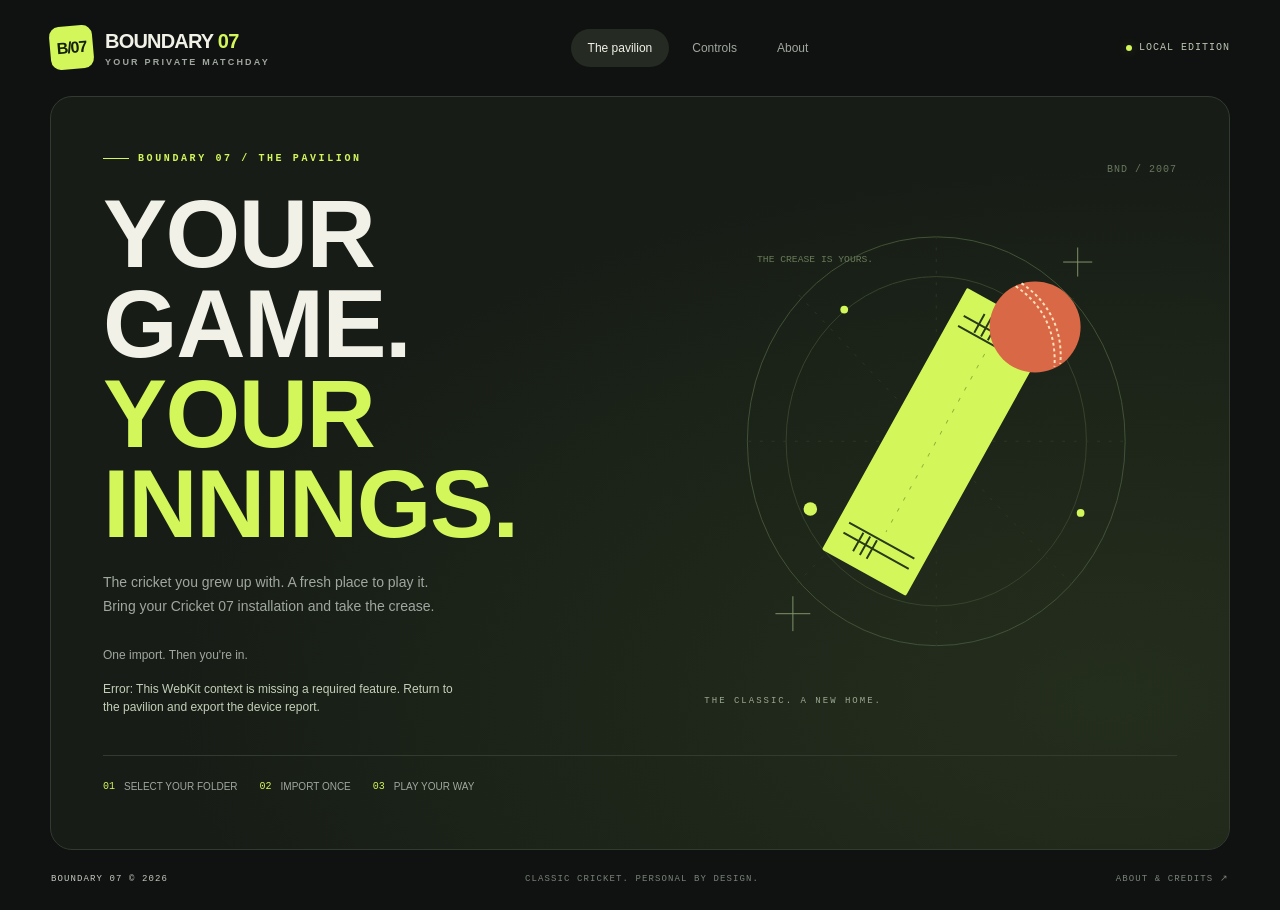
==== ios-boundary/Boundary07/Resources/Web/index.html @ 491b25c1 "feat(ios): add Boundary 07 private WebAssembly host and device checks" ====
<!doctype html>
<html lang="en">
<head>
<meta charset="utf-8">
<meta name="viewport" content="width=device-width, initial-scale=1">
<title>Boundary 07 — Your private matchday</title>
<link rel="stylesheet" href="boundary.css">
<link rel="stylesheet" href="ios.css">

</head>
<body>
<header class="topbar">
  <a class="identity" href="./" aria-label="Boundary 07 home"><span class="monogram">B/07</span><span><span class="wordmark">BOUNDARY <em>07</em></span><span class="edition">YOUR PRIVATE MATCHDAY</span></span></a>
  <nav aria-label="Main navigation"><span class="nav-item active">The pavilion</span><button class="nav-item" data-dialog="controls-dialog">Controls</button><button class="nav-item" data-dialog="about-dialog">About</button></nav>
  <span class="local-tag"><i class="live-dot"></i> LOCAL EDITION</span>
</header>
<main>
  <div id="stage">
    <canvas id="canvas" width="1024" height="768" tabindex="0"></canvas>
    <div id="netstatus" class="hidden"></div>
    <button id="fs" title="Fullscreen (Alt+Enter)" aria-label="Toggle fullscreen">
      <svg viewBox="0 0 24 24" fill="none" stroke="currentColor" stroke-width="2" stroke-linecap="round" stroke-linejoin="round" aria-hidden="true">
        <path id="fs-icon" d="M4 9V4h5M20 9V4h-5M4 15v5h5M20 15v5h-5"/></svg>
    </button>
    <div id="fstip" class="hidden">Press <kbd>Alt</kbd> + <kbd>Enter</kbd> for fullscreen</div>
    <div id="panel">

      <!-- loading: browser checks, the first-visit download, errors -->
      <section id="view-loading" class="view"><div class="hero-grid"><div>
<p class="eyebrow">BOUNDARY 07 / THE PAVILION</p><h1 class="hero-title">YOUR GAME.<br><span class="outline">YOUR INNINGS.</span></h1>
<p class="hero-desc">The cricket you grew up with. A fresh place to play it. Bring your Cricket 07 installation and take the crease.</p>
<div class="import-action"><label id="pick" class="btn hidden">Add your game <span class="arrow">↗</span><input id="folder" type="file" webkitdirectory multiple hidden></label><span class="small">One import. Then you're in.</span></div>
<p id="status" role="status">Getting your pavilion ready…</p><progress id="progress" class="hidden" max="1" value="0" aria-label="Game import progress"></progress>
<p id="help" class="hidden">Choose the folder containing Cricket07.exe, Data and Audio. Your game stays in this browser’s private storage.</p>
</div><div class="hero-art" aria-hidden="true"><span class="art-code">BND / 2007</span>
<svg viewBox="0 0 440 480" fill="none"><ellipse cx="222" cy="248" rx="195" ry="211" stroke="#435337" stroke-width="1"/><ellipse cx="222" cy="248" rx="155" ry="170" stroke="#37452d"/><path d="M28 248h390M222 36v423M80 97l283 300M78 395L366 98" stroke="#2a3822" stroke-dasharray="3 9"/>
<g transform="rotate(29 222 248)"><rect x="173" y="94" width="99" height="309" rx="2" fill="#d3f65b"/><path d="M184 121h77M184 377h77M184 133h77M184 365h77" stroke="#273a16" stroke-width="2"/><path d="M202 109v22m8-22v22m8-22v22M202 367v22m8-22v22m8-22v22" stroke="#273a16" stroke-width="2"/><path d="M222 145v210" stroke="#90b239" stroke-dasharray="4 9"/></g>
<circle cx="324" cy="130" r="47" fill="#d96946"/><path d="M304 88c30 20 42 50 40 83M310 85c30 20 43 51 40 83" stroke="#ffe1bb" stroke-width="2" stroke-dasharray="3 3"/>
<circle cx="92" cy="318" r="7" fill="#d3f65b"/><circle cx="371" cy="322" r="4" fill="#d3f65b"/><circle cx="127" cy="112" r="4" fill="#d3f65b"/>
<path d="M56 426h36M74 408v36M353 63h30M368 48v30" stroke="#83946c"/><text x="37" y="63" fill="#697a59" font-size="10" font-family="monospace">THE CREASE IS YOURS.</text>
</svg><span class="art-caption">THE CLASSIC. A NEW HOME.</span></div></div><div class="import-steps"><span><b>01</b> SELECT YOUR FOLDER</span><span><b>02</b> IMPORT ONCE</span><span><b>03</b> PLAY YOUR WAY</span></div></section>

      <!-- home: solo or online -->
      <section id="view-home" class="view hidden"><div class="hero-grid"><div>
<p class="eyebrow">BOUNDARY 07 / READY WHEN YOU ARE</p><h1 class="hero-title home-title">TAKE THE<br><span class="outline">CREASE.</span></h1>
<p class="hero-desc">Big shots. Late swing. One more over.<br>Your next innings starts here.</p>
<div class="choices"><button id="play" class="choice primary"><small>01 / OFFLINE PLAY</small><b>Play cricket <i>↗</i></b><span>Launch Cricket 07 with your own game files.</span></button>
<button id="quick-controls" class="choice secondary" data-dialog="controls-dialog"><b>Know your controls <i>⌨</i></b><span>Keyboard batting, bowling and menu shortcuts.</span></button>
<button id="go-online" class="choice secondary hidden"><b>Play with a friend <i>↗</i></b><span>Connect through your configured room server.</span></button></div>
<div class="install-line"><span><i class="live-dot"></i> GAME IMPORTED · PRIVATE STORAGE</span><a href="#" id="reset">Change game folder</a></div>
</div><div class="hero-art" aria-hidden="true"><span class="art-code">BND / 2007</span>
<svg viewBox="0 0 440 480" fill="none"><ellipse cx="222" cy="248" rx="195" ry="211" stroke="#435337" stroke-width="1"/><ellipse cx="222" cy="248" rx="155" ry="170" stroke="#37452d"/><path d="M28 248h390M222 36v423M80 97l283 300M78 395L366 98" stroke="#2a3822" stroke-dasharray="3 9"/>
<g transform="rotate(29 222 248)"><rect x="173" y="94" width="99" height="309" rx="2" fill="#d3f65b"/><path d="M184 121h77M184 377h77M184 133h77M184 365h77" stroke="#273a16" stroke-width="2"/><path d="M202 109v22m8-22v22m8-22v22M202 367v22m8-22v22m8-22v22" stroke="#273a16" stroke-width="2"/><path d="M222 145v210" stroke="#90b239" stroke-dasharray="4 9"/></g>
<circle cx="324" cy="130" r="47" fill="#d96946"/><path d="M304 88c30 20 42 50 40 83M310 85c30 20 43 51 40 83" stroke="#ffe1bb" stroke-width="2" stroke-dasharray="3 3"/>
<circle cx="92" cy="318" r="7" fill="#d3f65b"/><circle cx="371" cy="322" r="4" fill="#d3f65b"/><circle cx="127" cy="112" r="4" fill="#d3f65b"/>
<path d="M56 426h36M74 408v36M353 63h30M368 48v30" stroke="#83946c"/><text x="37" y="63" fill="#697a59" font-size="10" font-family="monospace">THE CREASE IS YOURS.</text>
</svg><span class="art-caption">THE CLASSIC. A NEW HOME.</span></div></div><div class="import-steps"><span><b>↳</b> S TO SELECT</span><span><b>↳</b> ARROWS TO NAVIGATE</span><span><b>↳</b> ESC TO PAUSE</span></div></section>

      <!-- multiplayer: host or join -->
      <section id="view-online" class="view hidden">
        <button class="back" data-go="home">← Back</button>
        <div class="stack">
          <div>
            <h2 style="margin:0;font-size:24px">Play Multiplayer</h2>
            <p class="small" style="margin:4px 0 0">Online 1v1. Each player needs a controller or the keyboard.</p>
          </div>
          <label class="field">Your name
            <input id="np-name" placeholder="Player" maxlength="24" autocomplete="nickname">
          </label>
          <div class="card">
            <h2>Host a game</h2>
            <p class="small" style="margin:0 0 12px">Get a room code to send to your friend.</p>
            <button id="np-host" class="btn" style="width:100%">Create room</button>
            <details>
              <summary>Server location</summary>
              <label>Room server
                <select id="np-region">
                  <option value="auto" selected>Nearest to me</option><option value="weur">Western Europe</option>
                  <option value="eeur">Eastern Europe</option><option value="enam">Eastern North America</option>
                  <option value="wnam">Western North America</option><option value="sam">South America</option>
                  <option value="apac">Asia-Pacific</option><option value="apac-ne">Northeast Asia</option>
                  <option value="apac-se">Southeast Asia</option><option value="oc">Oceania</option>
                </select>
              </label>
              <p class="small" style="margin:8px 0 0">For friends in another country, a server between you is fairest.</p>
            </details>
          </div>
          <div class="or">or</div>
          <div class="card">
            <h2>Join a game</h2>
            <p class="small" style="margin:0 0 12px">Enter the code your friend sent you.</p>
            <div class="row">
              <input id="np-code" placeholder="ROOM CODE" maxlength="12" autocapitalize="characters" autocomplete="off" spellcheck="false">
              <button id="np-join" class="btn ghost">Join</button>
            </div>
          </div>
          <p id="np-msg" class="msg"></p>
        </div>
      </section>

      <!-- lobby: room code, players, start -->
      <section id="view-lobby" class="view hidden">
        <button id="np-leave" class="back">← Leave room</button>
        <div class="stack">
          <div>
            <p class="small" style="margin:0">Room code</p>
            <div class="code" id="np-room"></div>
            <p class="small" style="margin:0"><span id="np-colo"></span></p>
            <button id="np-copy" class="btn ghost" style="margin-top:12px">Copy invite link</button>
            <span id="invite" class="hidden"></span>
          </div>
          <ul class="players" id="np-players"></ul>
          <div id="np-hostctl" class="hidden">
            <button id="np-start" class="btn" style="width:100%">Start match</button>
            <details>
              <summary>Input delay</summary>
              <label>Delay
                <select id="np-delay">
                  <option value="auto" selected>Auto</option><option value="2">2 frames (33 ms)</option>
                  <option value="3">3 frames (50 ms)</option><option value="4">4 frames (67 ms)</option>
                  <option value="5">5 frames (83 ms)</option><option value="6">6 frames (100 ms)</option>
                  <option value="8">8 frames (133 ms)</option><option value="10">10 frames (167 ms)</option>
                  <option value="12">12 frames (200 ms)</option><option value="18">18 frames (300 ms)</option>
                </select>
              </label>
              <p class="small" style="margin:8px 0 0">Auto picks the lowest delay your connection allows. Higher is smoother on a bad link; 2 or 3 frames need a direct connection in the same city or country.</p>
            </details>
          </div>
          <p id="np-wait" class="hidden small"><span class="spinner"></span>Waiting for the host to start.</p>
          <p id="np-lobbymsg" class="msg"></p>
        </div>
      </section>

    </div>
  </div>
  <aside id="kbd" aria-label="Keyboard controls">
    <div class="kbd-head"><b>Keyboard controls</b>
      <button id="kbd-close" type="button" aria-label="Hide keyboard controls" title="Hide">×</button>
    </div>
    <h3>Batting</h3>
    <div class="row"><span class="label">Normal shot</span><div class="keys"><kbd>S</kbd></div></div>
    <div class="row"><span class="label">Lofted shot (hold)</span><div class="keys"><kbd>Shift</kbd></div></div>
    <div class="row"><span class="label">Advanced shot</span><div class="keys"><kbd>D</kbd></div></div>
    <div class="row"><span class="label">Shot direction</span><div class="keys"><kbd>←</kbd><kbd>↑</kbd><kbd>↓</kbd><kbd>→</kbd></div></div>
    <div class="row"><span class="label">Take run</span><div class="keys"><kbd>D</kbd></div></div>
    <div class="row"><span class="label">Cancel run</span><div class="keys"><kbd>A</kbd></div></div>
    <h3>Bowling</h3>
    <div class="row"><span class="label">Stock delivery</span><div class="keys"><kbd>S</kbd></div></div>
    <div class="row"><span class="label">Special delivery</span><div class="keys"><kbd>A</kbd> <kbd>D</kbd> <kbd>Shift</kbd> <kbd>Alt</kbd></div></div>
    <div class="row"><span class="label">Place ball</span><div class="keys"><kbd>←</kbd><kbd>↑</kbd><kbd>↓</kbd><kbd>→</kbd></div></div>
    <h3>Menu</h3>
    <div class="row"><span class="label">Select</span><div class="keys"><kbd>S</kbd></div></div>
    <div class="row"><span class="label">Back</span><div class="keys"><kbd>W</kbd></div></div>
    <div class="row"><span class="label">Pause</span><div class="keys"><kbd>Esc</kbd></div></div>
    <div class="row"><span class="label">Fullscreen</span><div class="keys"><kbd>Alt</kbd>+<kbd>Enter</kbd></div></div>
  </aside>

  <button id="kbd-show" type="button" aria-label="Show keyboard controls" title="Show keyboard controls">
    <svg viewBox="0 0 24 24" fill="none" stroke="currentColor" stroke-width="1.8" stroke-linecap="round" stroke-linejoin="round" aria-hidden="true">
      <rect x="2.5" y="6" width="19" height="12" rx="2"/>
      <path d="M6 10h.01M9 10h.01M12 10h.01M15 10h.01M18 10h.01M7 14h10"/>
    </svg>
  </button>
</main>
<footer class="footer"><span>BOUNDARY 07 © 2026</span><span>CLASSIC CRICKET. PERSONAL BY DESIGN.</span><button data-dialog="about-dialog">ABOUT &amp; CREDITS ↗</button></footer>
<dialog id="about-dialog" aria-labelledby="about-title"><div class="dialog-head"><h2 id="about-title">Our pavilion.</h2><form method="dialog"><button aria-label="Close About">×</button></form></div>
<div class="about-logo">BOUNDARY 07</div><p>A custom local edition of Cricket 07, with a new launcher and a Windows-built WebAssembly runtime for this project.</p>
<h3>Built on good foundations</h3><p>Recompilation and runtime technology comes from <a href="https://github.com/Dhaiwat10/cricket07-browser" target="_blank" rel="noopener">Dhaiwat10/cricket07-browser</a>, by Dhaiwat Pandya. The upstream MIT license and copyright notice are preserved. <a href="LICENSE.txt" target="_blank">Read the license</a>.</p>
<p>Cricket 07 and its original game content belong to Electronic Arts. Boundary 07 is an independent project and is not affiliated with EA.</p>
<p>Your game files stay local. This is an iOS host candidate. Passing device checks and compiling the app do not establish playable game execution.</p></dialog>
<dialog id="controls-dialog" aria-labelledby="controls-title"><div class="dialog-head"><h2 id="controls-title">Know your game.</h2><form method="dialog"><button aria-label="Close controls">×</button></form></div>
<h3>Around the pavilion</h3><div class="key-grid"><span>Navigate / shot direction</span><kbd>← ↑ ↓ →</kbd><span>Select</span><kbd>S</kbd><span>Back</span><kbd>W</kbd><span>Pause</span><kbd>Esc</kbd><span>Fullscreen</span><kbd>Alt + Enter</kbd></div>
<h3>At the crease</h3><div class="key-grid"><span>Normal shot / stock delivery</span><kbd>S</kbd><span>Lofted shot modifier</span><kbd>Shift</kbd><span>Advanced shot / take run</span><kbd>D</kbd><span>Cancel run</span><kbd>A</kbd></div><p>On the team-selection screen, move the keyboard player to a team using the arrow keys. In-game prompts may show controller symbols.</p></dialog>
<script src="netplay.js"></script>
<script src="capabilities.js"></script>
<script src="native.js"></script>
<script src="loader.js"></script>
<script src="boundary.js"></script>
</body>
</html>
---- ios-boundary/Boundary07/Resources/Web/boundary.css ----
:root{color-scheme:dark;--bg:#101211;--fg:#f1f1e7;--muted:#a0a79e;--faint:#798278;--accent:#d3f65b;--accent-hi:#e5ff8b;--line:#333a30;--card:#1b201a;--card-hi:#252d20;--field:#11160f;--radius:16px}
*{box-sizing:border-box}body{margin:0;background:var(--bg);color:var(--fg);font:15px/1.5 Arial,Helvetica,sans-serif}button,input,select{font:inherit}button,a,label.btn{touch-action:manipulation}button{cursor:pointer}button:focus-visible,a:focus-visible,label:focus-within{outline:2px solid var(--accent);outline-offset:5px}a{color:inherit}button{color:inherit}button:disabled{opacity:.5;cursor:default}.hidden{display:none!important}
.topbar{max-width:1240px;margin:auto;padding:26px 30px;display:flex;align-items:center;justify-content:space-between;gap:22px}.identity{text-decoration:none;display:flex;align-items:center;gap:12px}.monogram{width:43px;height:43px;display:grid;place-items:center;background:var(--accent);color:#142008;border-radius:10px;font-size:16px;font-weight:900;letter-spacing:-1px;transform:rotate(-5deg)}.wordmark{font-size:20px;font-weight:900;letter-spacing:-.8px}.wordmark em{font-style:normal;color:var(--accent)}.edition{display:block;font-size:9px;letter-spacing:2.2px;font-weight:600;color:var(--muted)}.topbar nav{display:flex;gap:6px;align-items:center}.nav-item{background:none;border:0;border-radius:30px;padding:10px 17px;color:var(--muted);font-size:12px}.nav-item.active{background:#252b22;color:var(--fg)}.nav-item:hover{color:var(--fg);background:#252b22}.local-tag{display:flex;align-items:center;gap:7px;font:10px/1 monospace;letter-spacing:1px;color:#bbc5b1}.live-dot{width:6px;height:6px;border-radius:50%;background:var(--accent);display:inline-block;box-shadow:0 0 12px #d3f64b35}
main{padding:0 30px;max-width:1240px;margin:auto}#stage{position:relative;min-height:630px;width:100%;border:1px solid var(--line);border-radius:22px;background:#171d16;overflow:hidden}#canvas{position:absolute;inset:0;width:100%;height:100%;visibility:hidden;cursor:none}#panel{position:relative;min-height:630px;background:radial-gradient(ellipse at 90% 80%,#34422577,transparent 63%);padding:55px 52px}.view{width:100%;animation:arrive .35s ease}.hero-grid{display:grid;grid-template-columns:1.15fr 1fr;align-items:center;gap:32px}.eyebrow{margin:0 0 24px;font:10px/1.3 monospace;font-weight:600;letter-spacing:2.6px;color:var(--accent);display:flex;gap:9px;align-items:center}.eyebrow::before{content:'';height:1px;width:26px;background:var(--accent)}.hero-title{font-family:Impact,'Arial Narrow',Arial,sans-serif;font-size:clamp(64px,7.5vw,105px);font-weight:900;line-height:.94;letter-spacing:-1.5px;margin:0 0 22px;text-transform:uppercase}.hero-title .outline{color:#d3f65b}.hero-desc{font-size:14px;color:var(--muted);max-width:335px;margin:0 0 27px;line-height:1.7}.hero-art{position:relative;min-width:0;align-self:stretch;display:flex;align-items:center;justify-content:center}.hero-art svg{width:100%;max-height:465px;overflow:visible}.art-caption{position:absolute;bottom:10px;left:12px;font:9px monospace;letter-spacing:2px;color:#9ca891}.art-code{position:absolute;right:0;top:12px;font:10px monospace;color:#68765e;letter-spacing:1px}.import-action{display:flex;align-items:center;gap:20px;flex-wrap:wrap;margin:22px 0 16px}.btn{display:inline-flex;align-items:center;justify-content:center;gap:18px;padding:15px 22px;border:0;border-radius:9px;background:var(--accent);color:#17220a;font-weight:800;text-decoration:none}.btn:hover{background:var(--accent-hi)}.btn.ghost{color:var(--fg);background:transparent;border:1px solid var(--line)}.btn.ghost:hover{background:var(--card-hi)}.btn .arrow{font-size:23px;line-height:1}.small{font-size:12px;color:var(--muted)}#status{font-size:12px;color:#c4cfb9;max-width:365px;margin:15px 0 0;overflow-wrap:anywhere}#help{font-size:11px;line-height:1.7;color:var(--faint);max-width:350px}progress{width:100%;height:6px;accent-color:var(--accent);margin:14px 0 4px;border:0;border-radius:5px;overflow:hidden}progress::-webkit-progress-bar{background:#333b2b}progress::-webkit-progress-value{background:var(--accent)}.import-steps{display:flex;gap:22px;border-top:1px solid var(--line);margin-top:39px;padding-top:23px;font-size:10px;color:var(--muted)}.import-steps span{display:flex;align-items:center;gap:9px}.import-steps b{color:var(--accent);font:10px monospace}
.choices{display:grid;gap:12px;max-width:395px}.choice{border:1px solid var(--line);background:#20281a;display:flex;flex-direction:column;align-items:flex-start;gap:7px;padding:19px 22px;border-radius:12px;text-align:left}.choice:hover{border-color:var(--accent);background:#29331f}.choice.primary{background:var(--accent);color:#17220a;border-color:var(--accent)}.choice.primary:hover{background:var(--accent-hi)}.choice small{font:9px monospace;letter-spacing:1.7px;opacity:.65}.choice b{font-size:22px;letter-spacing:-.5px;display:flex;width:100%;justify-content:space-between;gap:35px;align-items:center}.choice b i{font-style:normal;font-weight:400;font-size:28px;line-height:1}.choice span{font-size:11px;opacity:.75}.choice.secondary{background:transparent;padding:15px 20px}.choice.secondary b{font-size:15px}.install-line{display:flex;justify-content:space-between;align-items:center;gap:12px;max-width:395px;font-size:10px;color:var(--muted);margin-top:18px}.install-line a{color:var(--fg);text-underline-offset:4px}.install-line>span{display:flex;gap:7px;align-items:center}.footer{max-width:1240px;margin:auto;padding:23px 31px;display:flex;justify-content:space-between;align-items:center;color:var(--faint);gap:15px;font:9px/1.5 monospace;letter-spacing:1.1px}.footer span:first-child{color:#c3cabd}.footer button{font:inherit;letter-spacing:inherit;border:0;background:transparent;color:var(--faint);padding:0}.footer button:hover{color:var(--accent)}
#view-online,#view-lobby{max-width:560px;margin:auto}.back{padding:0;background:none;border:0;color:var(--muted);margin:0 0 20px}.stack{display:grid;gap:18px}.card{border:1px solid var(--line);background:var(--card);border-radius:14px;padding:22px}.card h2{margin:0 0 8px;font-size:21px}.field{display:grid;gap:7px;font-size:12px;color:var(--muted)}input:not([type=file]),select{width:100%;background:#10160e;color:var(--fg);border:1px solid var(--line);border-radius:8px;padding:12px}.row{display:flex;gap:12px;align-items:center}.row>input{flex:1;min-width:0}.or{display:flex;align-items:center;gap:12px;color:var(--faint);font-size:12px}.or::before,.or::after{content:'';height:1px;background:var(--line);flex:1}details{font-size:12px;color:var(--muted);margin-top:16px}details summary{cursor:pointer}details label{display:flex;align-items:center;gap:15px;margin-top:12px}#np-code{letter-spacing:2px;text-transform:uppercase}.msg{color:#ffb6a3;font-size:12px}.code{font:800 39px monospace;letter-spacing:5px}.players{padding:0;list-style:none;display:grid;gap:10px}.players li{padding:14px;background:var(--card);display:flex;gap:12px;border-radius:10px;align-items:center}.avatar{display:grid;place-items:center;width:34px;height:34px;background:var(--accent);color:#17220a;border-radius:50%;font-weight:800}.who{flex:1}.who b{display:block}.who small{color:var(--muted)}.tag{font-size:10px;color:var(--accent)}.spinner{display:inline-block;width:12px;height:12px;border:2px solid var(--line);border-top-color:var(--accent);border-radius:50%;animation:spin 1s linear infinite}
dialog{background:#1a2117;color:var(--fg);border:1px solid #505e43;border-radius:20px;padding:30px;max-width:530px;width:calc(100% - 32px);box-shadow:0 30px 100px #0008}dialog::backdrop{background:#070c08cc;backdrop-filter:blur(8px)}dialog h2{font-size:30px;letter-spacing:-1px;margin:0 0 18px}dialog p{color:var(--muted);font-size:13px;line-height:1.8}dialog h3{font-size:12px;color:var(--accent);letter-spacing:1.5px;text-transform:uppercase;margin:24px 0 8px}.dialog-head{display:flex;justify-content:space-between;align-items:flex-start}.dialog-head button{border:1px solid var(--line);border-radius:50%;background:transparent;width:32px;height:32px;font-size:20px}.key-grid{display:grid;grid-template-columns:1fr auto;gap:11px;font-size:13px;color:var(--muted)}kbd{font:11px monospace;background:#2c3624;border:1px solid #505e43;border-bottom-width:3px;border-radius:5px;color:var(--fg);padding:3px 7px}.about-logo{color:var(--accent);font:60px Impact,'Arial Narrow',sans-serif;margin:10px 0}
body.playing #stage{min-height:0;aspect-ratio:4/3;background:#000;width:min(100%,calc((100vh - 170px)*4/3));margin:auto;border-radius:14px}body.playing #canvas{position:static;visibility:visible;display:block;height:100%;width:100%}body.playing #panel{position:absolute;inset:0;min-height:0;overflow:auto;background:#171d16}body.playing .topbar{padding-top:15px;padding-bottom:15px}body.playing .footer{padding-top:14px;padding-bottom:14px}#stage:fullscreen{width:100vw!important;height:100vh!important;aspect-ratio:auto!important;border-radius:0!important}#fs{display:none;position:absolute;right:12px;bottom:12px;z-index:2;width:36px;height:36px;padding:8px;border:1px solid var(--line);background:#101710bd;border-radius:8px;opacity:0}body.playing #fs{display:block}#stage.awake #fs,#fs:focus-visible{opacity:1}#fs svg{width:100%;height:100%}#fstip{position:absolute;left:50%;bottom:15px;transform:translateX(-50%);z-index:2;background:#101710ce;border:1px solid var(--line);border-radius:20px;padding:8px 14px;font-size:11px;pointer-events:none}#netstatus{position:absolute;top:12px;right:12px;z-index:2;background:#101710cc;border-radius:20px;padding:6px 12px;font-size:11px}#netstatus.bad{background:#9c322b}
#kbd,#kbd-show{display:none;position:fixed;right:15px;top:50%;transform:translateY(-50%);z-index:2;border:1px solid var(--line);border-radius:12px;background:#141c12e8;backdrop-filter:blur(10px)}#kbd{width:200px;max-height:calc(100vh - 140px);overflow:auto;padding:15px}.kbd-head{display:flex;justify-content:space-between;font-size:12px}#kbd-close{background:none;border:0;color:var(--muted);font-size:18px}#kbd h3{font-size:10px;text-transform:uppercase;letter-spacing:1.5px;color:var(--accent);margin:19px 0 8px}#kbd .row{display:grid;grid-template-columns:1fr auto;gap:8px;margin:7px 0}#kbd .label{font-size:11px;color:var(--muted)}#kbd .keys{display:flex;gap:3px;flex-wrap:wrap;justify-content:flex-end}#kbd kbd{font-size:9px;padding:1px 4px}#kbd-show{padding:10px;width:38px;height:38px;color:var(--muted)}#kbd-show svg{width:18px;height:18px}@media(min-width:1200px){body.playing:not(.kbd-off) #stage{width:min(calc(100% - 420px),calc((100vh - 170px)*4/3))}body.playing:not(.kbd-off) #kbd{display:block}body.playing.kbd-off #kbd-show{display:block}}
@media(max-width:800px){.topbar{padding:20px;gap:12px}.local-tag{display:none}.topbar nav{gap:0}.nav-item{padding:9px 12px;font-size:11px}.nav-item.active{display:none}main{padding:0 18px}#stage,#panel{min-height:590px}#panel{padding:32px}.hero-grid{grid-template-columns:1.2fr 1fr;gap:10px}.hero-title{font-size:70px}.hero-art{opacity:.9}.hero-desc{font-size:13px}.import-steps{gap:13px;flex-wrap:wrap}.footer{padding:20px}.footer>span:nth-child(2){display:none}}
@media(max-width:560px){.wordmark{font-size:17px}.monogram{width:35px;height:35px;font-size:14px}.edition{font-size:8px;letter-spacing:1.6px}.nav-item{padding:8px 10px}.hero-grid{grid-template-columns:1fr}.hero-art{display:none}.hero-title{font-size:77px;letter-spacing:-1px}.hero-desc{max-width:290px}.eyebrow{font-size:9px;letter-spacing:1.8px;margin-bottom:25px}#panel{padding:34px 25px}#stage,#panel{min-height:590px}.import-action .btn{width:100%}.import-steps{gap:18px}.import-steps span{font-size:9px;gap:5px}.footer{font-size:8px;letter-spacing:.5px}.choices{max-width:none}.install-line{font-size:9px}body.playing .topbar{padding:12px 18px}body.playing #stage{width:100%}body.playing main{padding:0 8px}dialog{padding:24px}.hero-title.home-title{font-size:80px}}
@keyframes arrive{from{opacity:0;transform:translateY(7px)}to{opacity:1;transform:translateY(0)}}@keyframes spin{to{transform:rotate(360deg)}}@media(prefers-reduced-motion:reduce){*{animation:none!important;transition:none!important}}
@media(max-width:560px){.hero-title:not(.home-title){font-size:56px;letter-spacing:-.5px}}
---- ios-boundary/Boundary07/Resources/Web/ios.css ----
body{padding-top:0}body.playing{overflow:hidden;background:#000}
body.playing .topbar,body.playing .footer,body.playing #kbd,body.playing #kbd-show,body.playing #fs{display:none!important}
body.playing main{padding:0;max-width:none}
body.playing #stage{width:100vw!important;height:100vh;min-height:0;aspect-ratio:auto;border:0;border-radius:0;background:#000}
body.playing #canvas{position:absolute;left:50%;top:50%;inset:auto;transform:translate(-50%,-50%);width:min(100vw,calc(100vh * 4 / 3));height:min(100vh,calc(100vw * 3 / 4))}
@media(orientation:landscape) and (max-height:600px){
  body:not(.playing) .topbar{padding:14px 25px 10px 100px}
  body:not(.playing) #stage,body:not(.playing) #panel{min-height:0}
  body:not(.playing) #panel{padding:28px 40px}
  .hero-title,.hero-title.home-title{font-size:62px!important;line-height:.95}
  .hero-grid{grid-template-columns:1.3fr 1fr;gap:20px}.hero-art{display:flex}
  .hero-art svg{max-height:280px}.hero-desc{font-size:12px;margin:0 0 16px}
  .eyebrow{margin-bottom:16px;font-size:9px}.import-steps{margin-top:24px;padding-top:17px}
  .topbar .edition{display:none}.hero-title{margin-bottom:15px}.footer{padding:15px 30px}
}
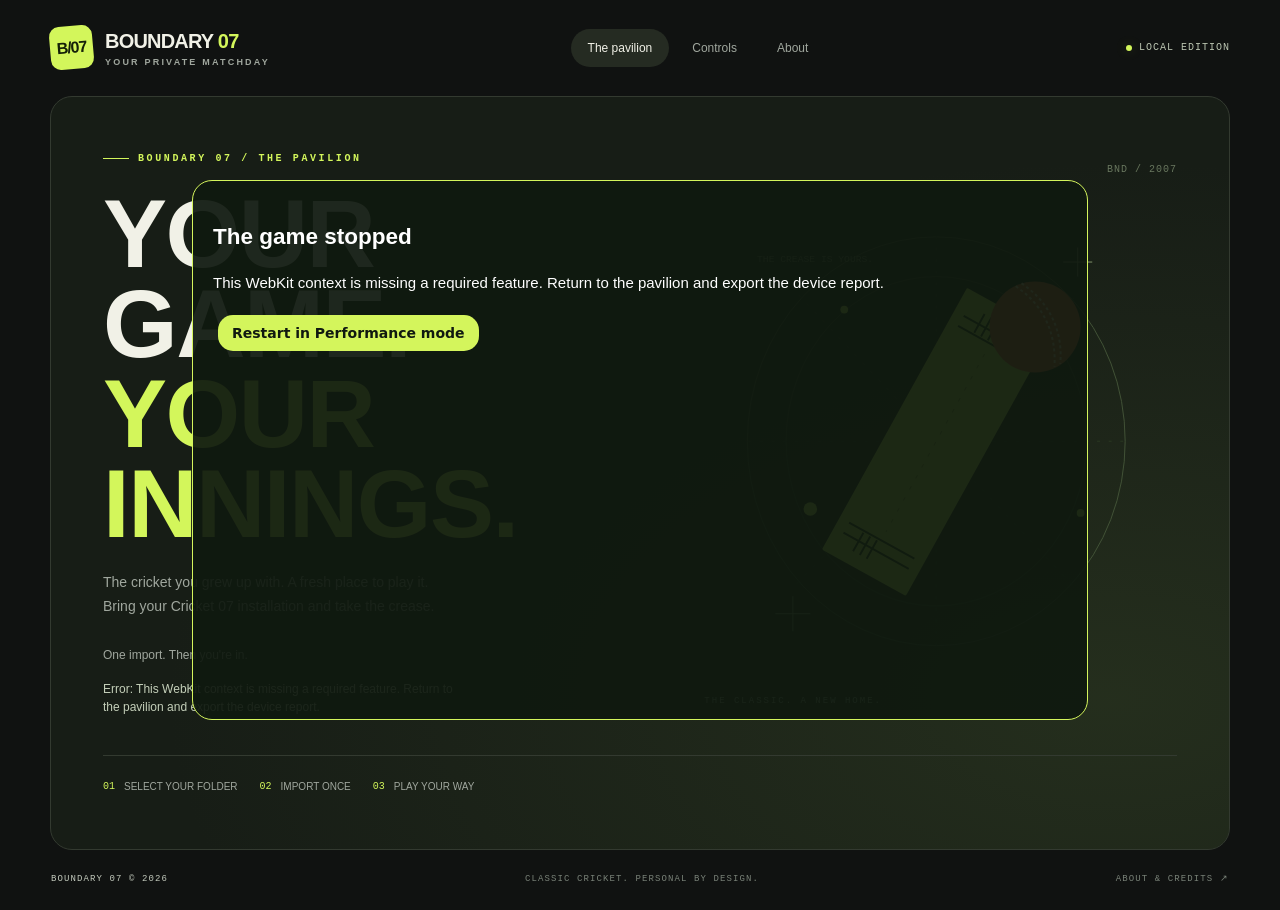
==== commit ea7aa7bf: "fix(ios): prevent gesture zoom, recover stalled startup and manage saved progress" ====
--- a/ios-boundary/Boundary07/Resources/Web/index.html
+++ b/ios-boundary/Boundary07/Resources/Web/index.html
@@ -2,10 +2,11 @@
 <html lang="en">
 <head>
 <meta charset="utf-8">
-<meta name="viewport" content="width=device-width, initial-scale=1">
+<meta name="viewport" content="width=device-width, initial-scale=1, maximum-scale=1, user-scalable=no, viewport-fit=cover">
 <title>Boundary 07 — Your private matchday</title>
 <link rel="stylesheet" href="boundary.css">
 <link rel="stylesheet" href="ios.css">
+<link rel="stylesheet" href="touch-controls.css">
 
 </head>
 <body>
@@ -174,6 +175,9 @@
 <script src="netplay.js"></script>
 <script src="capabilities.js"></script>
 <script src="native.js"></script>
+<script src="touch-controls.js"></script>
+<script src="mobile-session.js"></script>
+<script src="saves.js"></script>
 <script src="loader.js"></script>
 <script src="boundary.js"></script>
 </body>
--- a/ios-boundary/Boundary07/Resources/Web/ios.css
+++ b/ios-boundary/Boundary07/Resources/Web/ios.css
@@ -1,15 +1,27 @@
 body{padding-top:0}body.playing{overflow:hidden;background:#000}
 body.playing .topbar,body.playing .footer,body.playing #kbd,body.playing #kbd-show,body.playing #fs{display:none!important}
 body.playing main{padding:0;max-width:none}
-body.playing #stage{width:100vw!important;height:100vh;min-height:0;aspect-ratio:auto;border:0;border-radius:0;background:#000}
-body.playing #canvas{position:absolute;left:50%;top:50%;inset:auto;transform:translate(-50%,-50%);width:min(100vw,calc(100vh * 4 / 3));height:min(100vh,calc(100vw * 3 / 4))}
+body.playing #stage{width:var(--b07-w,100vw)!important;height:var(--b07-h,100dvh);min-height:0;aspect-ratio:auto;border:0;border-radius:0;background:#000}
+body.playing #canvas{position:absolute;inset:auto;left:50%;top:50%;transform:translate(-50%,-50%);width:min(var(--b07-w,100vw),calc(var(--b07-h,100dvh) * 4 / 3));height:min(var(--b07-h,100dvh),calc(var(--b07-w,100vw) * 3 / 4))}
 @media(orientation:landscape) and (max-height:600px){
   body:not(.playing) .topbar{padding:14px 25px 10px 100px}
   body:not(.playing) #stage,body:not(.playing) #panel{min-height:0}
-  body:not(.playing) #panel{padding:28px 40px}
-  .hero-title,.hero-title.home-title{font-size:62px!important;line-height:.95}
+  body:not(.playing) #panel{padding:20px 40px}
+  .hero-title,.hero-title.home-title{font-size:48px!important;line-height:.95}
   .hero-grid{grid-template-columns:1.3fr 1fr;gap:20px}.hero-art{display:flex}
-  .hero-art svg{max-height:280px}.hero-desc{font-size:12px;margin:0 0 16px}
-  .eyebrow{margin-bottom:16px;font-size:9px}.import-steps{margin-top:24px;padding-top:17px}
-  .topbar .edition{display:none}.hero-title{margin-bottom:15px}.footer{padding:15px 30px}
+  .hero-art svg{max-height:225px}.hero-desc{font-size:11px;line-height:1.5;margin:0 0 12px}
+  .eyebrow{margin-bottom:12px;font-size:9px}.import-steps,.footer,#quick-controls,.local-tag{display:none!important}
+  .topbar .edition{display:none}.hero-title{margin-bottom:12px}.choice{padding:12px 18px}.choice b{font-size:20px}.install-line{margin-top:10px}
 }
+
+body.playing.b07-fill #canvas{width:100%;height:100%}
+
+html{touch-action:manipulation;-webkit-text-size-adjust:100%}
+body.playing,body.playing #stage,body.playing #canvas{touch-action:none;overscroll-behavior:none;-webkit-touch-callout:none;user-select:none;-webkit-user-select:none}
+#b07-controls select,input,textarea{font-size:16px!important}
+#b07-save-dialog{max-width:600px;max-height:80dvh;overflow:auto;font-size:14px;touch-action:pan-y}
+#b07-save-dialog input{width:min(240px,70%);padding:10px;margin:8px 0}
+#b07-save-dialog button,#b07-recovery button{font:600 14px system-ui;padding:10px 14px;margin:5px;border-radius:15px;background:#d4f55c;color:#101910;border:0;touch-action:manipulation}
+#b07-save-dialog .b07-close{float:right;background:#303a30;color:white}
+#b07-recovery{position:fixed;inset:20% 15%;z-index:150;padding:20px;background:#101910ee;color:white;border:1px solid #d4f55c;border-radius:20px;overflow:auto}
+#b07-recovery p{overflow-wrap:anywhere}
--- a/ios-boundary/Boundary07/Resources/Web/touch-controls.css
+++ b/ios-boundary/Boundary07/Resources/Web/touch-controls.css
@@ -0,0 +1,17 @@
+#b07-controls{position:fixed;inset:0;z-index:80;pointer-events:none;user-select:none;-webkit-user-select:none;font-family:system-ui,sans-serif;color:white;--b07-edge:max(18px,env(safe-area-inset-left));--b07-right:max(18px,env(safe-area-inset-right));--b07-bottom:max(15px,env(safe-area-inset-bottom))}
+#b07-controls button,#b07-controls select{font:700 11px system-ui;color:#fff;background:#101910bd;border:1px solid #ffffff55;border-radius:20px;padding:9px 13px;outline-offset:3px}
+#b07-controls button,.b07-stick,.b07-trackpad{touch-action:none;pointer-events:auto;-webkit-tap-highlight-color:transparent}
+.b07-settings{position:absolute;top:max(12px,env(safe-area-inset-top));right:var(--b07-right);display:flex;gap:8px;align-items:center;pointer-events:auto}
+.b07-settings label{font-size:10px;display:flex;align-items:center;gap:5px}.b07-settings select{max-width:115px}
+.b07-trackpad{position:absolute;inset:65px 0 0}.b07-trackpad span{position:absolute;left:50%;top:4px;transform:translateX(-50%);font-size:8px;letter-spacing:1px;opacity:.45;white-space:nowrap}
+.b07-stick{position:absolute;width:120px;height:120px;left:calc(var(--b07-edge) + 12px);bottom:calc(var(--b07-bottom) + 5px);border-radius:50%;background:#10191065;border:2px solid #ffffff55}
+.b07-cross{position:absolute;inset:0;display:grid;place-items:center;color:#ffffff44;font-size:95px}.b07-thumb{position:absolute;left:50%;top:50%;width:49px;height:49px;border-radius:50%;background:#d4f55cbb;box-shadow:0 2px 12px #0008;transform:translate(-50%,-50%);pointer-events:none}
+#b07-controls .b07-loft{position:absolute;left:calc(var(--b07-edge) + 23px);bottom:calc(var(--b07-bottom) + 140px);min-width:100px}
+#b07-controls .on,#b07-controls .pressed{background:#d4f55c;box-shadow:0 0 15px #d4f55c55;color:#101910}
+.b07-face{position:absolute;right:var(--b07-right);bottom:var(--b07-bottom);width:170px;height:170px;pointer-events:none}
+#b07-controls .b07-face button{position:absolute;width:55px;height:55px;border-radius:50%;padding:4px;font-size:21px;line-height:22px;display:flex;flex-direction:column;align-items:center;justify-content:center;background:#101910bd}
+.b07-face small{font-size:9px;line-height:11px;color:#ffffffaa}.b07-face .b07-y{top:0;left:57px;color:#ffdd58!important}.b07-face .b07-x{top:57px;left:0;color:#70b8ff!important}.b07-face .b07-b{top:57px;right:0;color:#ff7878!important}.b07-face .b07-a{bottom:0;left:57px;color:#8fea91!important}
+#b07-controls .b07-face .pressed{background:#425039;box-shadow:0 0 12px #d4f55c88;border-color:#d4f55c}
+.b07-system{position:absolute;bottom:var(--b07-bottom);left:50%;transform:translateX(-50%);display:flex;gap:15px}
+.controls-hidden .b07-stick,.controls-hidden .b07-face,.controls-hidden .b07-loft,.controls-hidden .b07-system,.controls-hidden .b07-trackpad{display:none}
+@media(max-height:350px){.b07-stick{width:100px;height:100px}.b07-face{transform:scale(.85);transform-origin:bottom right}#b07-controls .b07-loft{bottom:calc(var(--b07-bottom) + 115px)}.b07-settings{gap:4px}.b07-trackpad span{display:none}}
